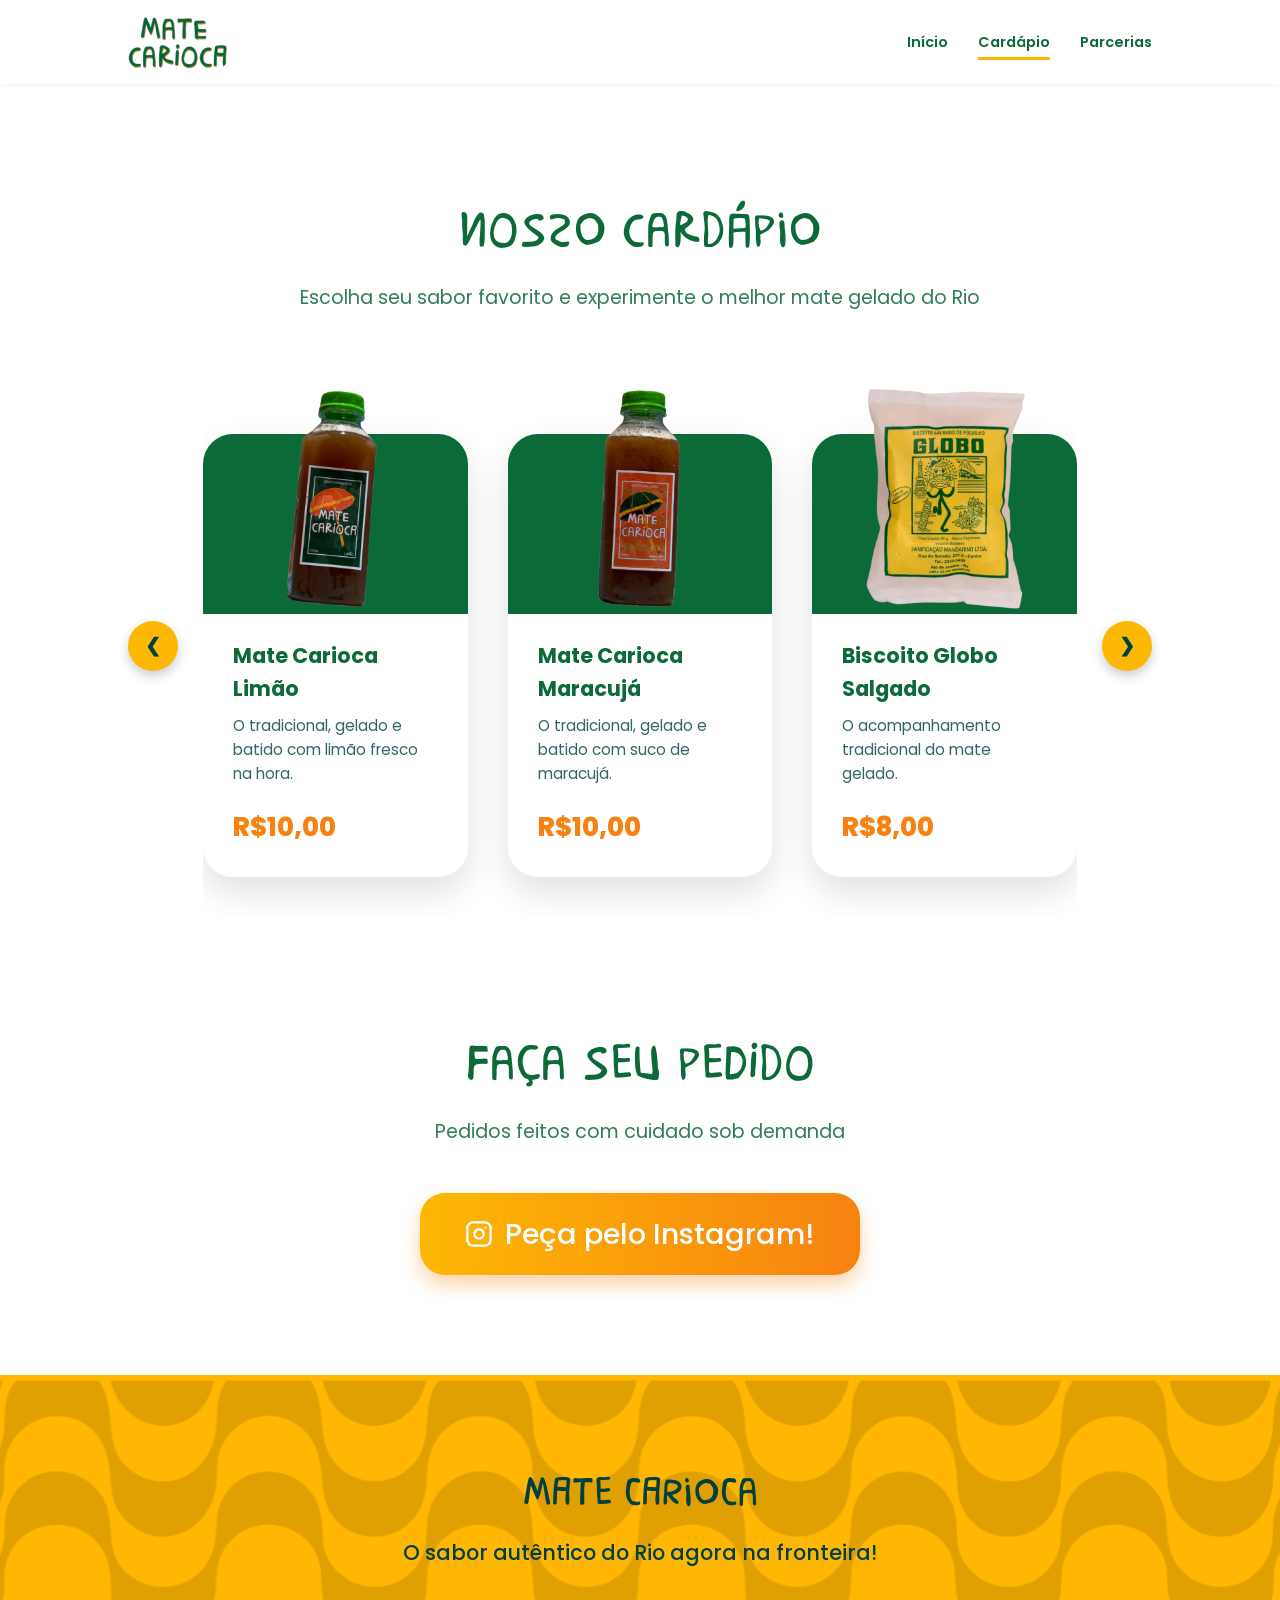
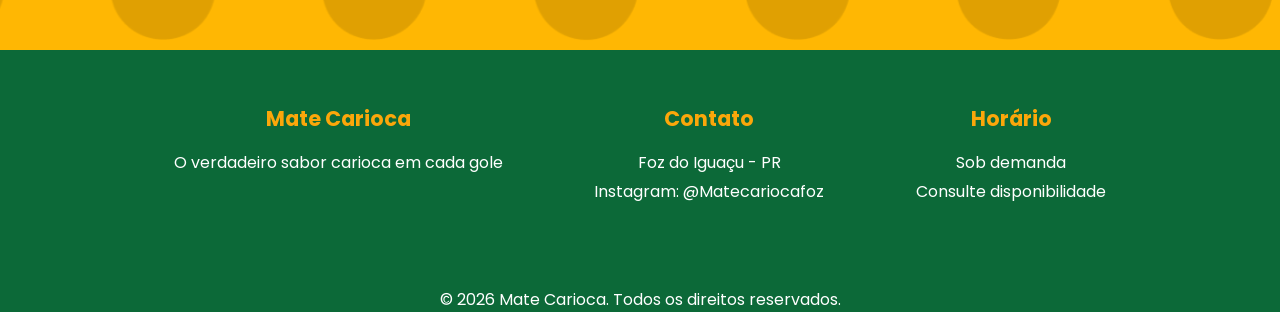
==== cardapio.html @ b32abe8b "cardapio pronto" ====
<!DOCTYPE html>
<html lang="pt-br">
<head>
    <meta charset="UTF-8">
    <meta name="viewport" content="width=device-width, initial-scale=1.0">
    <title>Projeto Mate Carioca</title>
    <link rel="icon" type="image/svg+xml" href="assets/MATE ID-10.svg">
    <link rel="preconnect" href="https://fonts.googleapis.com">
    <link rel="preconnect" href="https://fonts.gstatic.com" crossorigin>
    <link href="https://fonts.googleapis.com/css2?family=Poppins:wght@400;600;700;800&display=swap" rel="stylesheet">
    <link rel="stylesheet" href="style.css">
    <link rel="stylesheet" href="cardapio.css">
</head>
<body>

    <header class="cabecalho-topo">
        <div class="caixa-logo">
            <img src="assets/MATE ID-12 1.png" alt="Logotipo Mate Carioca" class="logo-mate">
        </div>
        <nav class="menu-navegacao">
            <ul>
                <li><a href="/index.html">Início</a></li>
                <li><a href="/cardapio.html" class="link-ativo">Cardápio</a></li>
                <li><a href="/parcerias.html">Parcerias</a></li>
            </ul>
        </nav>
    </header>

    <section id="cardapio" class="secao-cardapio">
        <div class="container-centralizado animar-scroll">
            <h2 class="titulo-cardapio">Nosso cardápio</h2>
            <p class="subtitulo-cardapio">Escolha seu sabor favorito e experimente o melhor mate gelado do Rio</p>
        </div>

        <div class="carrossel-cardapio animar-scroll">
            <button class="seta-carrossel seta-esquerda" aria-label="Item anterior">&#10094;</button>

            <div class="carrossel-janela">
                <div class="carrossel-trilho">

                <article class="card-produto">
                    <div class="card-topo">
                        <img src="assets/mate limao.png" alt="Garrafa de Mate Carioca Limão">
                    </div>
                    <div class="card-info">
                        <h3>Mate Carioca Limão</h3>
                        <p>O tradicional, gelado e batido com limão fresco na hora.</p>
                        <span class="preco-produto">R$10,00</span>
                    </div>
                </article>

                <article class="card-produto">
                    <div class="card-topo">
                        <img src="assets/mate maracuja.png" alt="Garrafa de Mate Carioca Maracujá">
                    </div>
                    <div class="card-info">
                        <h3>Mate Carioca Maracujá</h3>
                        <p>O tradicional, gelado e batido com suco de maracujá.</p>
                        <span class="preco-produto">R$10,00</span>
                    </div>
                </article>

                <article class="card-produto">
                    <div class="card-topo">
                        <img src="assets/globo salgado.png" alt="Pacote de Biscoito Globo Salgado">
                    </div>
                    <div class="card-info">
                        <h3>Biscoito Globo Salgado</h3>
                        <p>O acompanhamento tradicional do mate gelado.</p>
                        <span class="preco-produto">R$8,00</span>
                    </div>
                </article>

                <article class="card-produto">
                    <div class="card-topo">
                        <img src="assets/globo doce.png" alt="Pacote de Biscoito Globo Doce">
                    </div>
                    <div class="card-info">
                        <h3>Biscoito Globo Doce</h3>
                        <p>A versão docinha do clássico das praias cariocas.</p>
                        <span class="preco-produto">R$8,00</span>
                    </div>
                </article>

                <article class="card-produto">
                    <div class="card-topo">
                        <img src="assets/combo.png" alt="Combo de mate gelado com biscoito Globo">
                    </div>
                    <div class="card-info">
                        <h3>Combo Carioca</h3>
                        <p>Mate gelado + biscoito Globo: a dupla perfeita.</p>
                        <span class="preco-produto">R$16,00</span>
                    </div>
                </article>

                </div>
            </div>

            <button class="seta-carrossel seta-direita" aria-label="Próximo item">&#10095;</button>
        </div>

        <div class="container-centralizado bloco-pedido animar-scroll">
            <h2 class="titulo-cardapio">Faça seu pedido</h2>
            <p class="subtitulo-cardapio">Pedidos feitos com cuidado sob demanda</p>
            <a href="https://instagram.com/matecariocafoz" target="_blank" rel="noopener" class="botao-instagram">
                <svg viewBox="0 0 24 24" width="28" height="28" fill="none" stroke="currentColor" stroke-width="2" stroke-linecap="round" stroke-linejoin="round" aria-hidden="true">
                    <rect x="2" y="2" width="20" height="20" rx="5" ry="5"></rect>
                    <path d="M16 11.37A4 4 0 1 1 12.63 8 4 4 0 0 1 16 11.37z"></path>
                    <line x1="17.5" y1="6.5" x2="17.51" y2="6.5"></line>
                </svg>
                Peça pelo Instagram!
            </a>
        </div>
    </section>

    <footer id="contato" class="rodape">
        <div class="faixa-amarela-ondas">
            <h3>MATE CARIOCA</h3>
            <p>O sabor autêntico do Rio agora na fronteira!</p>
        </div>
        <div class="grade-contatos">
            <div class="info-bloco">
                <strong>Mate Carioca</strong><br>
                <span>O verdadeiro sabor carioca em cada gole</span>
            </div>
            <div class="info-bloco">
                <strong>Contato</strong><br>
                <span>Foz do Iguaçu - PR<br>Instagram: @Matecariocafoz</span>
            </div>
            <div class="info-bloco">
                <strong>Horário</strong><br>
                <span>Sob demanda<br>Consulte disponibilidade</span>
            </div>
        </div>
        <p class="direitos"><center>© 2026 Mate Carioca. Todos os direitos reservados.</center></p>
    </footer>

    <script src="cardapio.js"></script>
</body>
</html>
---- style.css ----
/* --- CONFIGURAÇÕES GERAIS --- */
:root {
    --verde-mate: #0C6938;
    --verde-mate-escuro: #004042;
    --laranja-mate: #F78211;
    --amarelo-borda: #FFE080;
    --amarelo-fundo: #FDB804;
    --cor-branca: #FFFFFF;
}


@font-face {
    font-family: 'Brasilero'; 
    src: url('assets/Brasilero2018Free.otf') format('truetype'); 
    font-weight: normal;
    font-style: normal;
}

/* 2. Regra Global (Corpo do texto e elementos menores) */
* {
    margin: 0;
    padding: 0;
    box-sizing: border-box;
    font-family: 'Poppins', sans-serif;
}

body {
    color: var(--verde-mate);
    background-color: var(--cor-branca);
    line-height: 1.6;
}

h1, h2, h3, .faixa-amarela-ondas h3 {
    
    font-family: 'Brasilero', cursive, sans-serif; 
    font-weight: normal; 
    font-size: 3.5rem;
}

.cabecalho-topo {
    display: flex;
    justify-content: space-between; 
    align-items: center;
    padding: 15px 10%; 
    background-color: var(--cor-branca);
    position: sticky; 
    top: 0;
    z-index: 1000;
    box-shadow: 0 2px 5px rgba(0,0,0,0.05);
}

.caixa-logo {
    display: flex;
    align-items: center;
    width: 100px; 
    height: auto;
}

.logo-mate {
    width: 100%;      
    height: auto;     
    display: block;
    object-fit: contain; 
}

.menu-navegacao ul {
    display: flex;
    list-style: none;
    gap: 30px; 
}

.menu-navegacao a {
    text-decoration: none;
    color: var(--verde-mate);
    font-size: 0.9rem;
    font-weight: 600;
}

.menu-navegacao a:hover {
    color: var(--laranja-mate);
}

.menu-navegacao a.link-ativo {
    color: var(--verde-mate);
    border-bottom: 3px solid var(--amarelo-fundo);
    padding-bottom: 5px; 
}

/* --- SEÇÕES E CONTAINERS --- */
section {
    padding: 80px 10%;
}

.conteudo-hero h1 {
    font-size: 5.5rem; 
    line-height: 1.1; 
    font-weight: 800; 
    margin-bottom: 20px;
}

.secao-inicio {
    display: flex;
    align-items: center;
    justify-content: space-between;
    min-height: 80vh;
    background-image: url('assets/mapa.png'); 
    background-repeat: no-repeat;
    background-position: center;
    background-size: contain; 
    position: relative;
    margin-bottom: 80px;
    margin-top: 50px;
}

.secao-verde { 
background-color: var(--verde-mate); 
    color: white;
    text-align: center; 
    display: flex;
    flex-direction: column;
    align-items: center; 
    padding: 100px 10%; 
}
.secao-verde h2 {
    font-size: 3.5rem; 
    font-weight: 700;
    letter-spacing: -1px; 
    margin-bottom: 20px;
    text-transform: uppercase; 
}

.secao-verde p {
    font-size: 1.2rem;
    max-width: 800px; 
    line-height: 1.5;
    margin: 0 auto 50px auto; 
    font-weight: 400;
}

.secao-laranja { 
    background: linear-gradient(90deg, #FBA70A, #F78211);
    padding: 80px 10%;
}

.secao-laranja .lado-texto p:first-child {
    font-size: 2.4rem; 
    line-height: 1.2;
    color: var(--verde-mate-escuro); 
    font-weight: 600; 
    margin-bottom: 15px;
    max-width: 550px; 
}

.secao-laranja .lado-texto .destaque-verde {
    color: var(--verde-mate); 
}

.secao-laranja .lado-texto p:last-child {
    font-size: 1.3rem; 
    color: var(--verde-mate-escuro); 
    font-weight: 400;
}

.secao-laranja .lado-imagem img {
    border-radius: 40px;
    display: block;
    margin: -3px; 
    width: calc(100% + 6px);
}

.secao-branca { 
    background-color: 
    var(--cor-branca);
    text-align: center; 
}

.secao-branca .moldura-pontilhada {
    margin: 0 auto; 
    display: block; 
    width: fit-content; 
    box-shadow: 0px 15px 30px rgba(0, 0, 0, 0.15); 
}

.balao-laranja {
    background-color: var(--amarelo-fundo); 
    color: var(--verde-mate);
    padding: 8px 25px;
    border-radius: 30px; 
    display: inline-block;
    font-weight: 500;
    margin-bottom: 30px; 
}

.balao-amarelo-inclinado {
    background-color: var(--amarelo-fundo);
    color: var(--verde-mate-escuro);
    font-weight: 600;
    font-size: 1.2rem;
    padding: 12px 25px;
    border-radius: 12px;
    display: inline-block; 
    transform: rotate(-6deg); 
    box-shadow: 2px 8px 15px rgba(0, 0, 0, 0.15); 
    margin-bottom: 40px; 
    margin-left: 20px; 
}

.secao-branca h2 {
    font-size: 2.5rem;
    color: var(--verde-mate);
    margin-bottom: 5px;
}

.flex-container {
    display: flex;
    align-items: center;
    gap: 40px;
}

.inverso { 
    flex-direction: 
    row-reverse; 
}
.container-centralizado { 
    text-align: center; 
}

.moldura-pontilhada {
    border: 3px dashed var(--laranja-mate);
    border-radius: 50px;
    display: inline-block;
    padding: 0; 
    overflow: hidden; 
    position: relative; 
}

.moldura-pontilhada img {
    margin: -3px; 
    border-radius: 50px; 
    width: calc(100% + 6px); 
    display: block;
}

img {
    max-width: 100%;
    border-radius: 12px;
    display: block;
}

h1 { font-size: 3rem; 
    line-height: 1.1; 
    margin-bottom: 20px; 
}
.laranja-destaque, .texto-laranja { 
    color: var(--laranja-mate);
    font-family: Brasilero; 
}

.verde-escuro { 
    color: var(--verde-mate-escuro); 
}

.botao-verde {
    background-color: var(--verde-mate);
    color: white;
    padding: 15px 35px; 
    border-radius: 50px;
    text-decoration: none;
    font-weight: 600;
    font-size: 1.2rem; 
    display: inline-block;
    box-shadow: 0px 10px 20px rgba(12, 105, 56, 0.4); 
    transition: transform 0.3s ease, box-shadow 0.3s ease;
}

.secao-mateiros .lado-texto {
    text-align: left; 
    flex: 1; 
}

.etiqueta-amarela-quadrada {
    background-color: #FFC107;
    color: var(--verde-mate-escuro);
    font-weight: 700;
    font-size: 1.2rem;
    padding: 8px 20px;
    border-radius: 12px; 
    display: inline-block;
    margin-bottom: 25px;
}

.texto-destaque-mateiros {
    font-size: 2.2rem;
    font-weight: 700;
    color: white;
    line-height: 1.2;
    margin-bottom: 10px;
}

.texto-complemento-mateiros {
    font-size: 1.2rem;
    color: white;
    font-weight: 400;
    margin-bottom: 20px;
}

.linha-amarela {
    border: none;
    height: 4px; 
    background-color: #FFC107;
    width: 100%; 
    margin-bottom: 15px;
}

.secao-verde-escuro {
    background-color: var(--verde-mate-escuro); 
    padding: 80px 10%;
}

.secao-final .lado-imagem img {
    width: calc(100% + 6px);
    margin: -3px;
    border-radius: 40px;
    display: block;
}

.secao-final .lado-texto-final {
    flex: 1;
    text-align: left;
}

.secao-final .lado-texto-final h2 {
    color: #FFC107; 
    font-size: 2.8rem;
    line-height: 1.1;
    margin-bottom: 20px;
}

.secao-final .lado-texto-final p {
    color: #FFFFFF;
    font-size: 1.2rem;
    margin-bottom: 35px;
}

.botao-amarelo {
    background-color: #FFC107;
    color: var(--verde-mate-escuro);
    padding: 12px 30px;
    border-radius: 30px;
    border: none;
    text-decoration: none;
    font-weight: 600;
    font-size: 1.1rem;
    display: inline-block;
    box-shadow: 0px 8px 15px rgba(0, 0, 0, 0.2);
    cursor: pointer;
}

.rodape {
    background-color: var(--verde-mate); 
    color: white;
    text-align: center;
}


.faixa-amarela-ondas {
    background-color: #FFB703; 
    background-image: url('assets/ondas.png'); 
    background-repeat: no-repeat; 
    background-position: center; 
    background-size: cover; 
    
    padding: 80px 20px;
}

.faixa-amarela-ondas h3 {
    color: var(--verde-mate-escuro);
    font-size: 2.8rem;
    margin-bottom: 10px;
}

.faixa-amarela-ondas p {
    color: var(--verde-mate-escuro);
    font-size: 1.3rem;
    font-weight: 500;
}

.grade-contatos {
    display: flex;
    justify-content: space-around;
    padding: 50px 10%;
}

.info-bloco {
    font-size: 1rem;
    line-height: 1.8; 
}


.info-bloco strong {
    color: #FBA70A; 
    font-size: 1.3rem;
    display: inline-block;
    margin-bottom: 12px;
}

.direitos {
    padding-bottom: 30px;
    font-size: 0.85rem;
    opacity: 0.8;
}

/* ==========================================================================
   ANIMAÇÕES E EFEITOS DE INTERAÇÃO
   ========================================================================== */

/* 1. Classes para Animação de Scroll */
.animar-scroll {
    opacity: 0;
    transform: translateY(50px);
    transition: opacity 0.8s ease-out, transform 0.8s ease-out;
}

.animar-scroll.visivel {
    opacity: 1;
    transform: translateY(0);
}

/* 2. Microinterações: Efeito de "Respiro" nas imagens ao passar o mouse */
img {
    transition: transform 0.4s ease;
}

img:hover {
    transform: scale(1.03);
}

/* Exceção: não animar a logo do cabeçalho ao passar o mouse */
.logo-mate:hover {
    transform: none;
}

/* 3. Microinterações: Botões mais convidativos */
.botao-verde, .botao-amarelo {
    transition: transform 0.3s ease, box-shadow 0.3s ease;
}

.botao-verde:hover {
    transform: translateY(-4px);
    box-shadow: 0px 15px 25px rgba(12, 105, 56, 0.6);
} 

.botao-amarelo:hover {
    transform: translateY(-4px);
    box-shadow: 0px 10px 20px rgba(0, 0, 0, 0.15);
}
---- cardapio.css ----
.secao-cardapio {
    background-color: var(--cor-branca);
    padding: 100px 10%;
}

.titulo-cardapio {
    color: var(--verde-mate);
    font-size: 3.5rem;
    margin-bottom: 10px;
}

.subtitulo-cardapio {
    color: var(--verde-mate);
    font-size: 1.2rem;
    font-weight: 400;
    opacity: 0.85;
    margin-bottom: 60px;
}

/* --- Carrossel --- */
.carrossel-cardapio {
    display: flex;
    align-items: center;
    gap: 25px;
    margin-bottom: 100px;
}

.carrossel-janela {
    flex: 1;
    overflow: hidden;
    padding: 60px 0 40px 0;
}

.carrossel-trilho {
    display: flex;
    gap: 40px;
}

.seta-carrossel {
    background-color: var(--amarelo-fundo);
    color: var(--verde-mate-escuro);
    border: none;
    border-radius: 50%;
    width: 50px;
    height: 50px;
    min-width: 50px;
    font-size: 1.2rem;
    font-weight: 700;
    cursor: pointer;
    box-shadow: 0px 5px 12px rgba(0, 0, 0, 0.2);
    transition: transform 0.3s ease, box-shadow 0.3s ease;
}

.seta-carrossel:hover {
    transform: translateY(-3px);
    box-shadow: 0px 8px 16px rgba(0, 0, 0, 0.25);
}

/* --- Cards de produto --- */
.card-produto {
    background-color: var(--cor-branca);
    border-radius: 30px;
    box-shadow: 0px 15px 35px rgba(0, 0, 0, 0.12);
    flex: 0 0 calc((100% - 80px) / 3);
    text-align: left;
}

.card-topo {
    background-color: var(--verde-mate);
    border-radius: 30px 30px 0 0;
    height: 180px;
    display: flex;
    justify-content: center;
    align-items: flex-end;
}

.card-topo img {
    height: 230px;
    margin-top: -50px;
    object-fit: contain;
    border-radius: 0;
}

.card-info {
    padding: 25px 30px 30px 30px;
}

.card-info h3 {
    font-family: 'Poppins', sans-serif;
    font-size: 1.3rem;
    font-weight: 700;
    color: var(--verde-mate);
    margin-bottom: 8px;
}

.card-info p {
    font-size: 0.95rem;
    color: var(--verde-mate-escuro);
    opacity: 0.8;
    margin-bottom: 20px;
}

.preco-produto {
    color: var(--laranja-mate);
    font-size: 1.6rem;
    font-weight: 800;
}

.bloco-pedido .subtitulo-cardapio {
    margin-bottom: 45px;
}

.botao-instagram {
    background: linear-gradient(90deg, #FDB804, #F78211);
    color: var(--cor-branca);
    display: inline-flex;
    align-items: center;
    gap: 12px;
    padding: 18px 45px;
    border-radius: 25px;
    text-decoration: none;
    font-size: 1.8rem;
    font-weight: 500;
    box-shadow: 0px 10px 20px rgba(247, 130, 17, 0.35);
    transition: transform 0.3s ease, box-shadow 0.3s ease;
}

.botao-instagram:hover {
    transform: translateY(-4px);
    box-shadow: 0px 15px 25px rgba(247, 130, 17, 0.5);
}
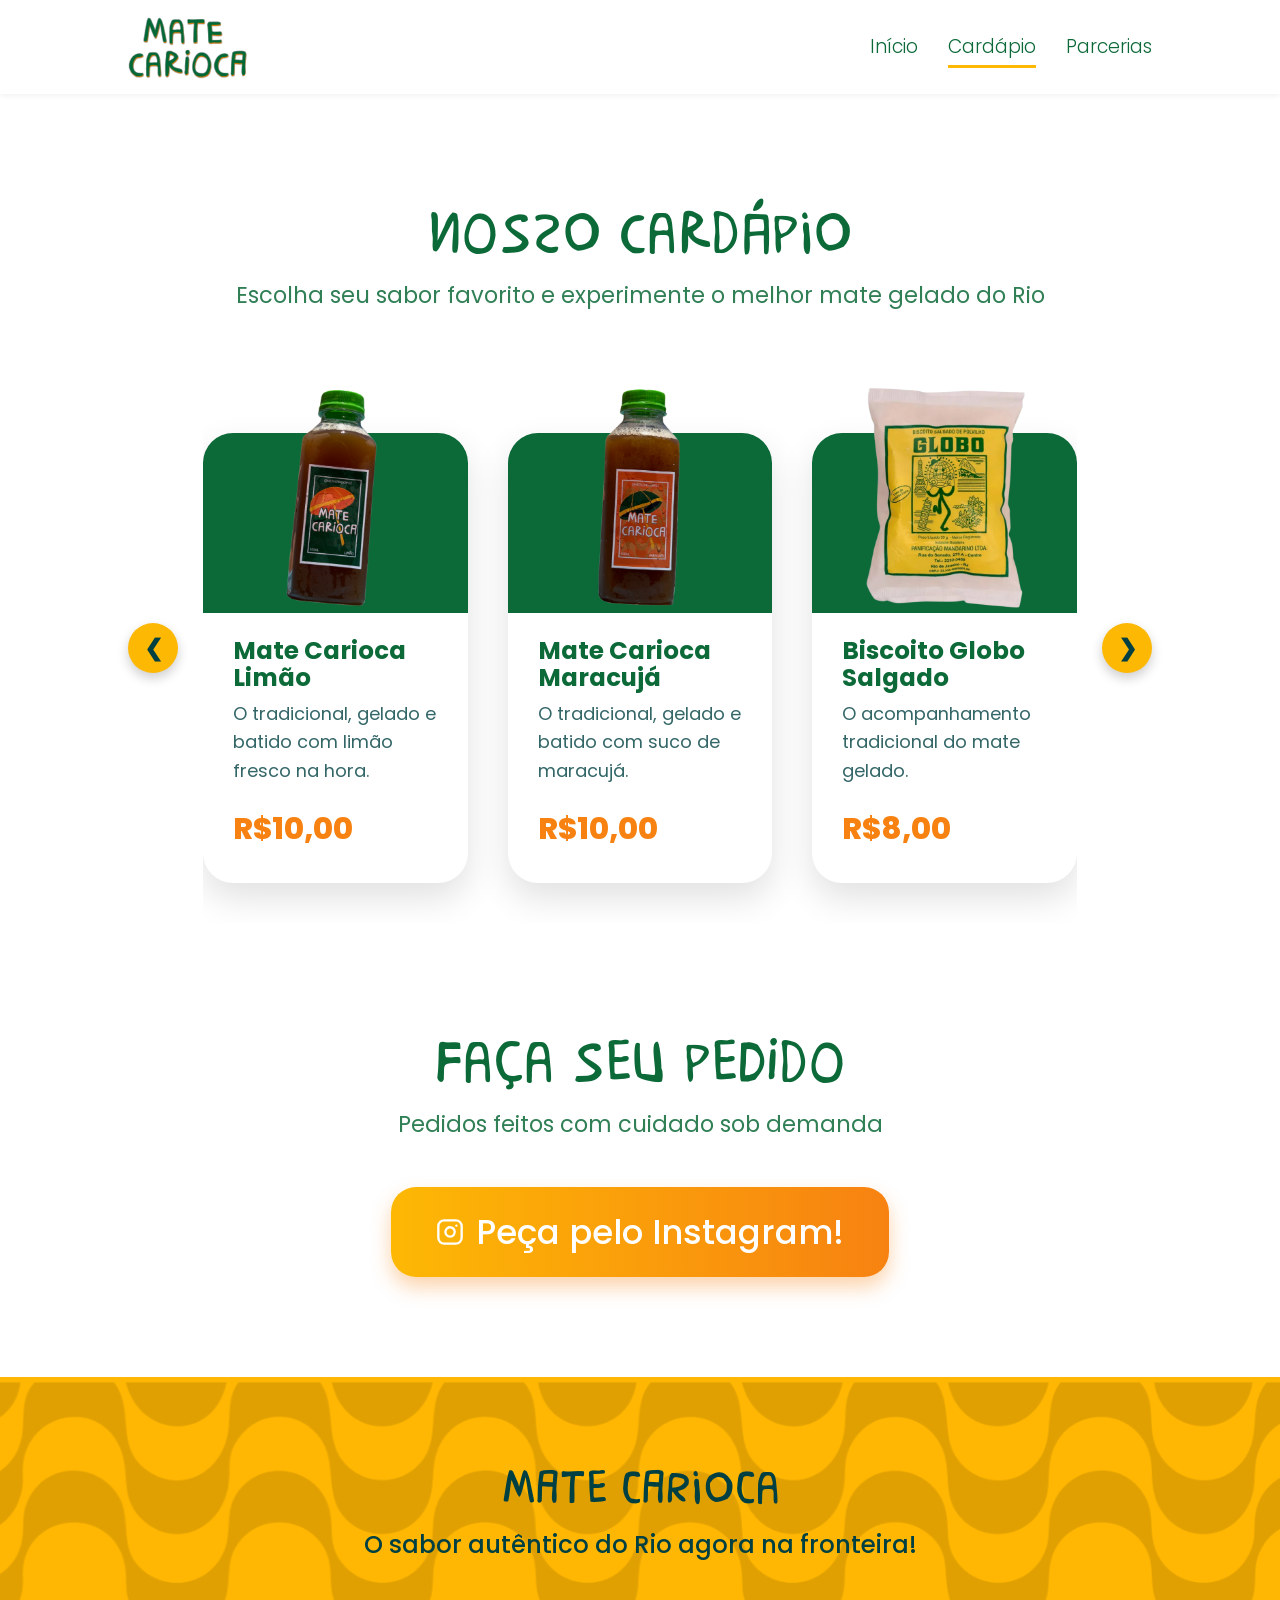
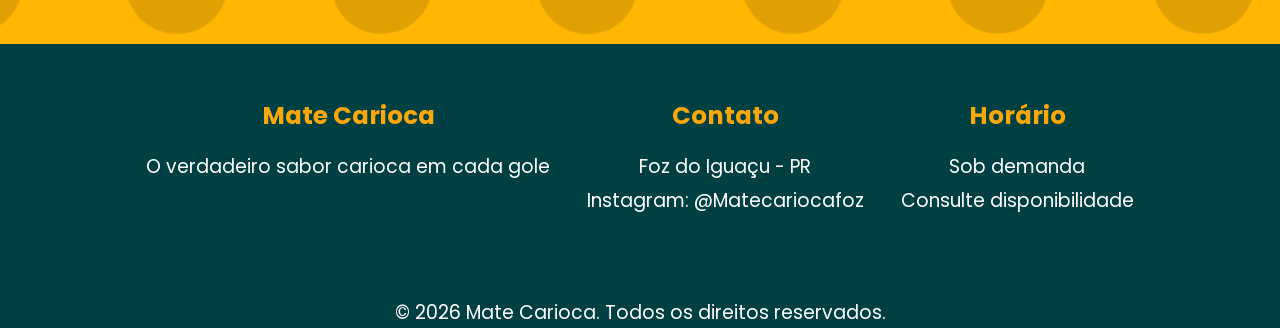
==== commit a5e5da87: "teste de links" ====
--- a/cardapio.html
+++ b/cardapio.html
@@ -19,15 +19,15 @@
         </div>
         <nav class="menu-navegacao">
             <ul>
-                <li><a href="/index.html">Início</a></li>
-                <li><a href="/cardapio.html" class="link-ativo">Cardápio</a></li>
-                <li><a href="/parcerias.html">Parcerias</a></li>
+                <li><a href="index.html">Início</a></li>
+                <li><a href="cardapio.html" class="link-ativo">Cardápio</a></li>
+                <li><a href="parcerias.html">Parcerias</a></li>
             </ul>
         </nav>
     </header>
 
     <section id="cardapio" class="secao-cardapio">
-        <div class="container-centralizado animar-scroll">
+        <div class="container-centralizado animar-scroll visible visivel">
             <h2 class="titulo-cardapio">Nosso cardápio</h2>
             <p class="subtitulo-cardapio">Escolha seu sabor favorito e experimente o melhor mate gelado do Rio</p>
         </div>
--- a/style.css
+++ b/style.css
@@ -8,7 +8,6 @@
     --cor-branca: #FFFFFF;
 }
 
-
 @font-face {
     font-family: 'Brasilero'; 
     src: url('assets/Brasilero2018Free.otf') format('truetype'); 
@@ -16,7 +15,7 @@
     font-style: normal;
 }
 
-/* 2. Regra Global (Corpo do texto e elementos menores) */
+/* Regra Global (Corpo do texto e elementos menores) */
 * {
     margin: 0;
     padding: 0;
@@ -30,11 +29,22 @@
     line-height: 1.6;
 }
 
-h1, h2, h3, .faixa-amarela-ondas h3 {
-    
+/* Regra Unificada para Imagens */
+img {
+    max-width: 100%;
+    height: auto;
+    border-radius: 12px;
+    display: block;
+    object-fit: cover;
+    transition: transform 0.4s ease;
+}
+
+h1, h2, h3, .faixa-amarela-ondas h3 {    
     font-family: 'Brasilero', cursive, sans-serif; 
     font-weight: normal; 
     font-size: 3.5rem;
+    line-height: 1.1; 
+    margin-bottom: 15px; 
 }
 
 .cabecalho-topo {
@@ -52,7 +62,7 @@
 .caixa-logo {
     display: flex;
     align-items: center;
-    width: 100px; 
+    width: 120px; 
     height: auto;
 }
 
@@ -72,8 +82,8 @@
 .menu-navegacao a {
     text-decoration: none;
     color: var(--verde-mate);
-    font-size: 0.9rem;
-    font-weight: 600;
+    font-size: 1.0rem;
+    font-weight: 300;
 }
 
 .menu-navegacao a:hover {
@@ -92,9 +102,8 @@
 }
 
 .conteudo-hero h1 {
-    font-size: 5.5rem; 
+    font-size: 4.5rem; 
     line-height: 1.1; 
-    font-weight: 800; 
     margin-bottom: 20px;
 }
 
@@ -112,29 +121,35 @@
     margin-top: 50px;
 }
 
+.conteudo-hero, .imagem-topo {
+    flex: 1; 
+    min-width: 0; 
+}
+
 .secao-verde { 
-background-color: var(--verde-mate); 
-    color: white;
-    text-align: center; 
+    background-color: var(--verde-mate); 
+    color: white; 
     display: flex;
     flex-direction: column;
-    align-items: center; 
+    align-items: flex-start; 
     padding: 100px 10%; 
 }
+
 .secao-verde h2 {
     font-size: 3.5rem; 
-    font-weight: 700;
     letter-spacing: -1px; 
     margin-bottom: 20px;
     text-transform: uppercase; 
+    text-align: left; 
 }
 
 .secao-verde p {
     font-size: 1.2rem;
     max-width: 800px; 
     line-height: 1.5;
-    margin: 0 auto 50px auto; 
+    margin-bottom: 50px; 
     font-weight: 400;
+    text-align: left; 
 }
 
 .secao-laranja { 
@@ -169,16 +184,8 @@
 }
 
 .secao-branca { 
-    background-color: 
-    var(--cor-branca);
+    background-color: var(--cor-branca);
     text-align: center; 
-}
-
-.secao-branca .moldura-pontilhada {
-    margin: 0 auto; 
-    display: block; 
-    width: fit-content; 
-    box-shadow: 0px 15px 30px rgba(0, 0, 0, 0.15); 
 }
 
 .balao-laranja {
@@ -215,45 +222,26 @@
     display: flex;
     align-items: center;
     gap: 40px;
+    width: 100%; 
 }
 
 .inverso { 
-    flex-direction: 
-    row-reverse; 
-}
+    flex-direction: row-reverse; 
+}
+
 .container-centralizado { 
     text-align: center; 
 }
 
-.moldura-pontilhada {
-    border: 3px dashed var(--laranja-mate);
-    border-radius: 50px;
-    display: inline-block;
-    padding: 0; 
-    overflow: hidden; 
-    position: relative; 
-}
-
-.moldura-pontilhada img {
-    margin: -3px; 
-    border-radius: 50px; 
-    width: calc(100% + 6px); 
-    display: block;
-}
-
-img {
-    max-width: 100%;
-    border-radius: 12px;
-    display: block;
-}
-
-h1 { font-size: 3rem; 
+h1 { 
+    font-size: 3rem; 
     line-height: 1.1; 
     margin-bottom: 20px; 
 }
+
 .laranja-destaque, .texto-laranja { 
     color: var(--laranja-mate);
-    font-family: Brasilero; 
+    font-family: 'Brasilero', cursive, sans-serif; 
 }
 
 .verde-escuro { 
@@ -270,7 +258,6 @@
     font-size: 1.2rem; 
     display: inline-block;
     box-shadow: 0px 10px 20px rgba(12, 105, 56, 0.4); 
-    transition: transform 0.3s ease, box-shadow 0.3s ease;
 }
 
 .secao-mateiros .lado-texto {
@@ -289,7 +276,7 @@
     margin-bottom: 25px;
 }
 
-.texto-destaque-mateiros {
+.secao-verde .texto-destaque-mateiros {
     font-size: 2.2rem;
     font-weight: 700;
     color: white;
@@ -297,11 +284,21 @@
     margin-bottom: 10px;
 }
 
-.texto-complemento-mateiros {
+.secao-verde .texto-complemento-mateiros {
     font-size: 1.2rem;
     color: white;
     font-weight: 400;
     margin-bottom: 20px;
+}
+
+.moldura-mateiros {
+    width: 100%;
+    display: block; 
+}
+
+.moldura-mateiros img {
+    object-fit: cover; 
+    aspect-ratio: 4 / 3; 
 }
 
 .linha-amarela {
@@ -357,11 +354,10 @@
 }
 
 .rodape {
-    background-color: var(--verde-mate); 
+    background-color: var(--verde-mate-escuro); 
     color: white;
     text-align: center;
 }
-
 
 .faixa-amarela-ondas {
     background-color: #FFB703; 
@@ -369,7 +365,6 @@
     background-repeat: no-repeat; 
     background-position: center; 
     background-size: cover; 
-    
     padding: 80px 20px;
 }
 
@@ -395,7 +390,6 @@
     font-size: 1rem;
     line-height: 1.8; 
 }
-
 
 .info-bloco strong {
     color: #FBA70A; 
@@ -414,7 +408,6 @@
    ANIMAÇÕES E EFEITOS DE INTERAÇÃO
    ========================================================================== */
 
-/* 1. Classes para Animação de Scroll */
 .animar-scroll {
     opacity: 0;
     transform: translateY(50px);
@@ -426,21 +419,14 @@
     transform: translateY(0);
 }
 
-/* 2. Microinterações: Efeito de "Respiro" nas imagens ao passar o mouse */
-img {
-    transition: transform 0.4s ease;
-}
-
 img:hover {
     transform: scale(1.03);
 }
 
-/* Exceção: não animar a logo do cabeçalho ao passar o mouse */
 .logo-mate:hover {
     transform: none;
 }
 
-/* 3. Microinterações: Botões mais convidativos */
 .botao-verde, .botao-amarelo {
     transition: transform 0.3s ease, box-shadow 0.3s ease;
 }
@@ -453,4 +439,99 @@
 .botao-amarelo:hover {
     transform: translateY(-4px);
     box-shadow: 0px 10px 20px rgba(0, 0, 0, 0.15);
+}
+
+/* ==========================================================================
+   CORREÇÕES DE PROPORÇÃO E LAYOUT (SEÇÃO HISTÓRIA E CAIXAS)
+   ========================================================================== */
+
+.flex-container .lado-imagem,
+.flex-container .lado-texto {
+    flex: 1; 
+    min-width: 0; 
+}
+
+.caixa-verde-texto {
+    background-color: var(--verde-mate);
+    padding: 30px; 
+    border-radius: 20px; 
+    box-shadow: 0px 10px 20px rgba(0, 0, 0, 0.15); 
+    margin-top: 25px; 
+}
+
+.caixa-verde-texto p {
+    color: var(--cor-branca) !important; 
+    font-size: 1.1rem;
+    line-height: 1.6;
+    margin: 0 !important;
+} 
+
+/* ======================
+   BOTÃO SCROLL TO TOP
+   ====================== */
+
+#botao-topo {
+    position: fixed;
+    bottom: 30px; 
+    right: 30px; 
+    background-color: var(--amarelo-fundo);
+    color: white;
+    width: 55px;
+    height: 55px;
+    border-radius: 50%; 
+    border: none;
+    cursor: pointer; 
+    box-shadow: 0px 4px 15px rgba(0, 0, 0, 0.25);
+    z-index: 999;    
+    
+    display: flex;
+    justify-content: center;
+    align-items: center;    
+    
+    transition: opacity 0.4s ease, transform 0.4s ease, visibility 0.4s ease, background-color 0.3s ease;
+}
+
+#botao-topo svg {
+    width: 26px;
+    height: 26px;
+}
+
+#botao-topo:hover {
+    background-color: var(--verde-mate);
+    transform: translateY(-5px); 
+    box-shadow: 0px 8px 20px rgba(0, 0, 0, 0.3);
+}
+
+#botao-topo.escondido {
+    opacity: 0;
+    visibility: hidden;
+    transform: translateY(20px); 
+}
+
+#botao-topo.visivel {
+    opacity: 1;
+    visibility: visible;
+    transform: translateY(0); 
+}
+
+#sobre .lado-imagem img {
+    width: 100%; 
+    object-fit: cover; 
+    aspect-ratio: 4 / 3; 
+}
+
+/* ==========================================================================
+   RESPONSIVIDADE E LIMITES GLOBAIS
+   ========================================================================== */
+
+html {    
+    font-size: clamp(16px, 1vw + 6px, 22px);
+}
+
+.cabecalho-topo,
+section,
+.faixa-amarela-ondas,
+.grade-contatos {    
+    padding-left: max(10%, calc((100% - 1200px) / 2)) !important;
+    padding-right: max(10%, calc((100% - 1200px) / 2)) !important;
 }
